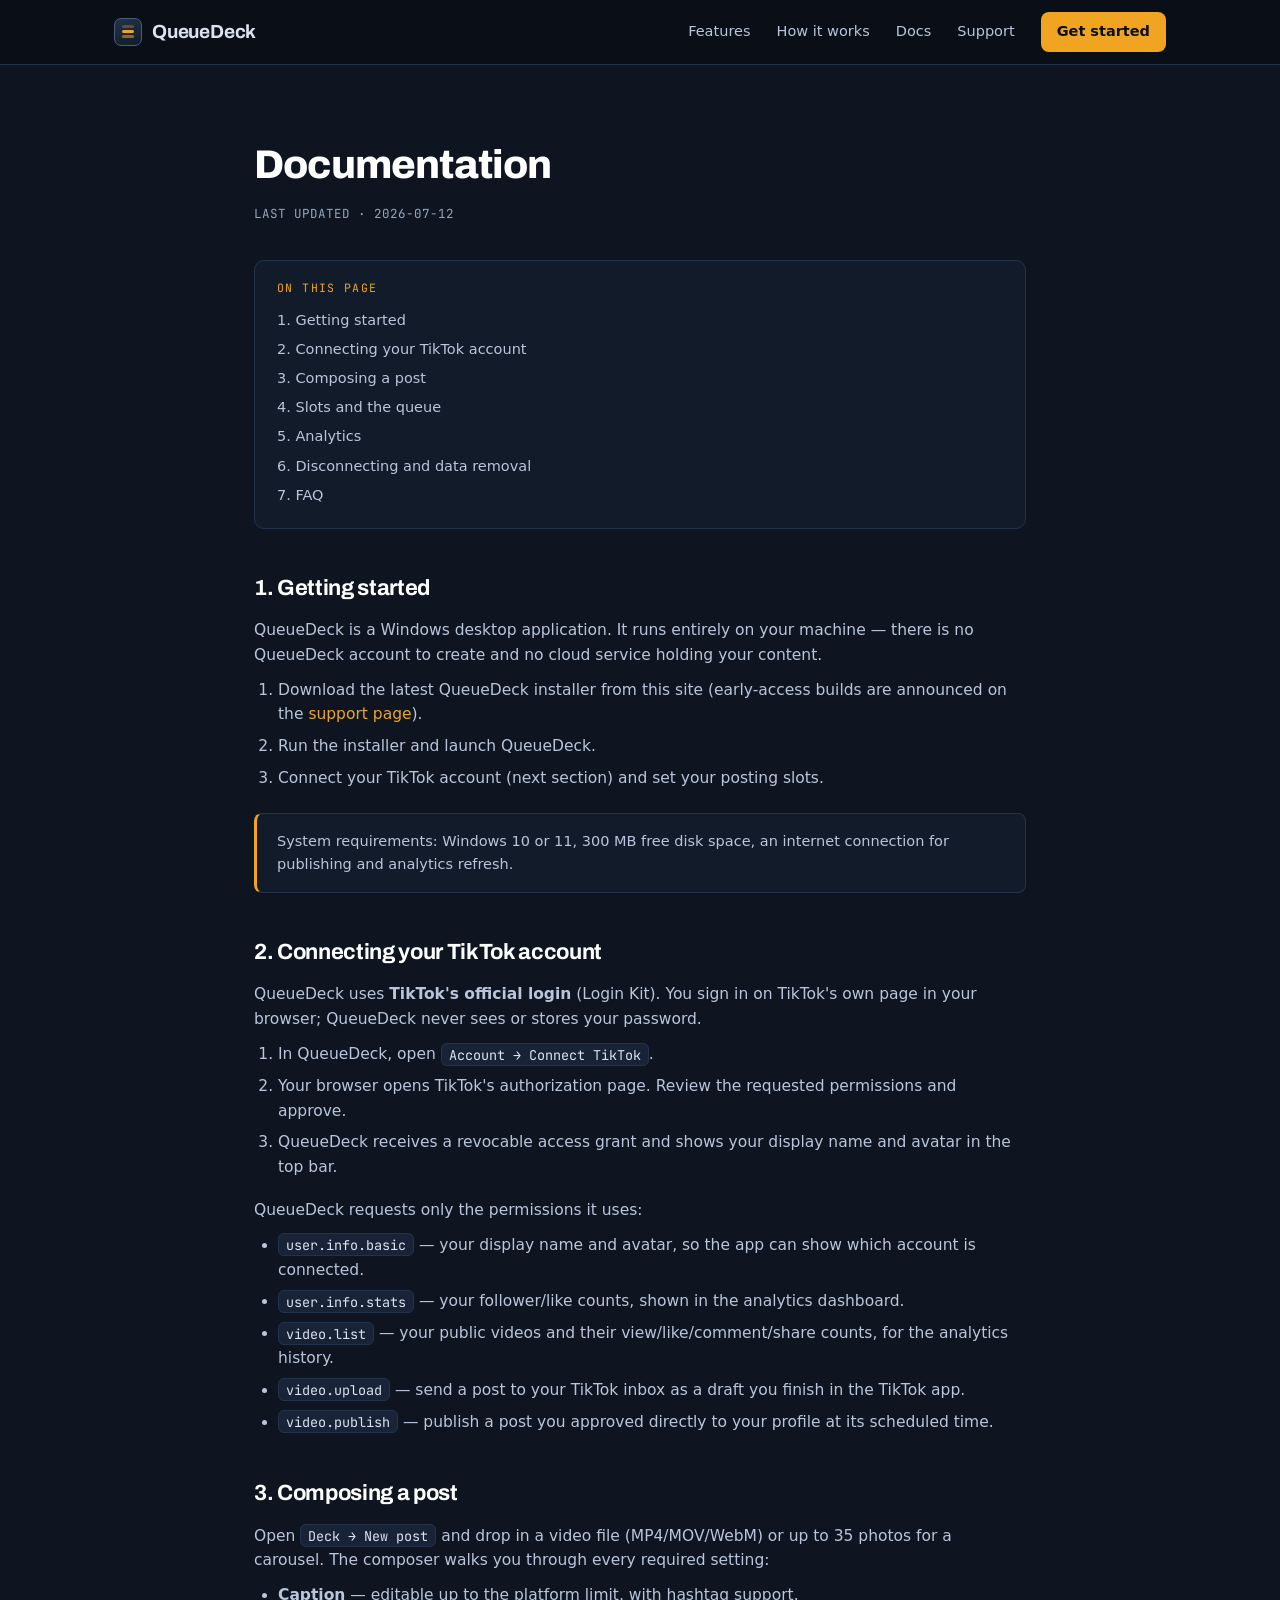
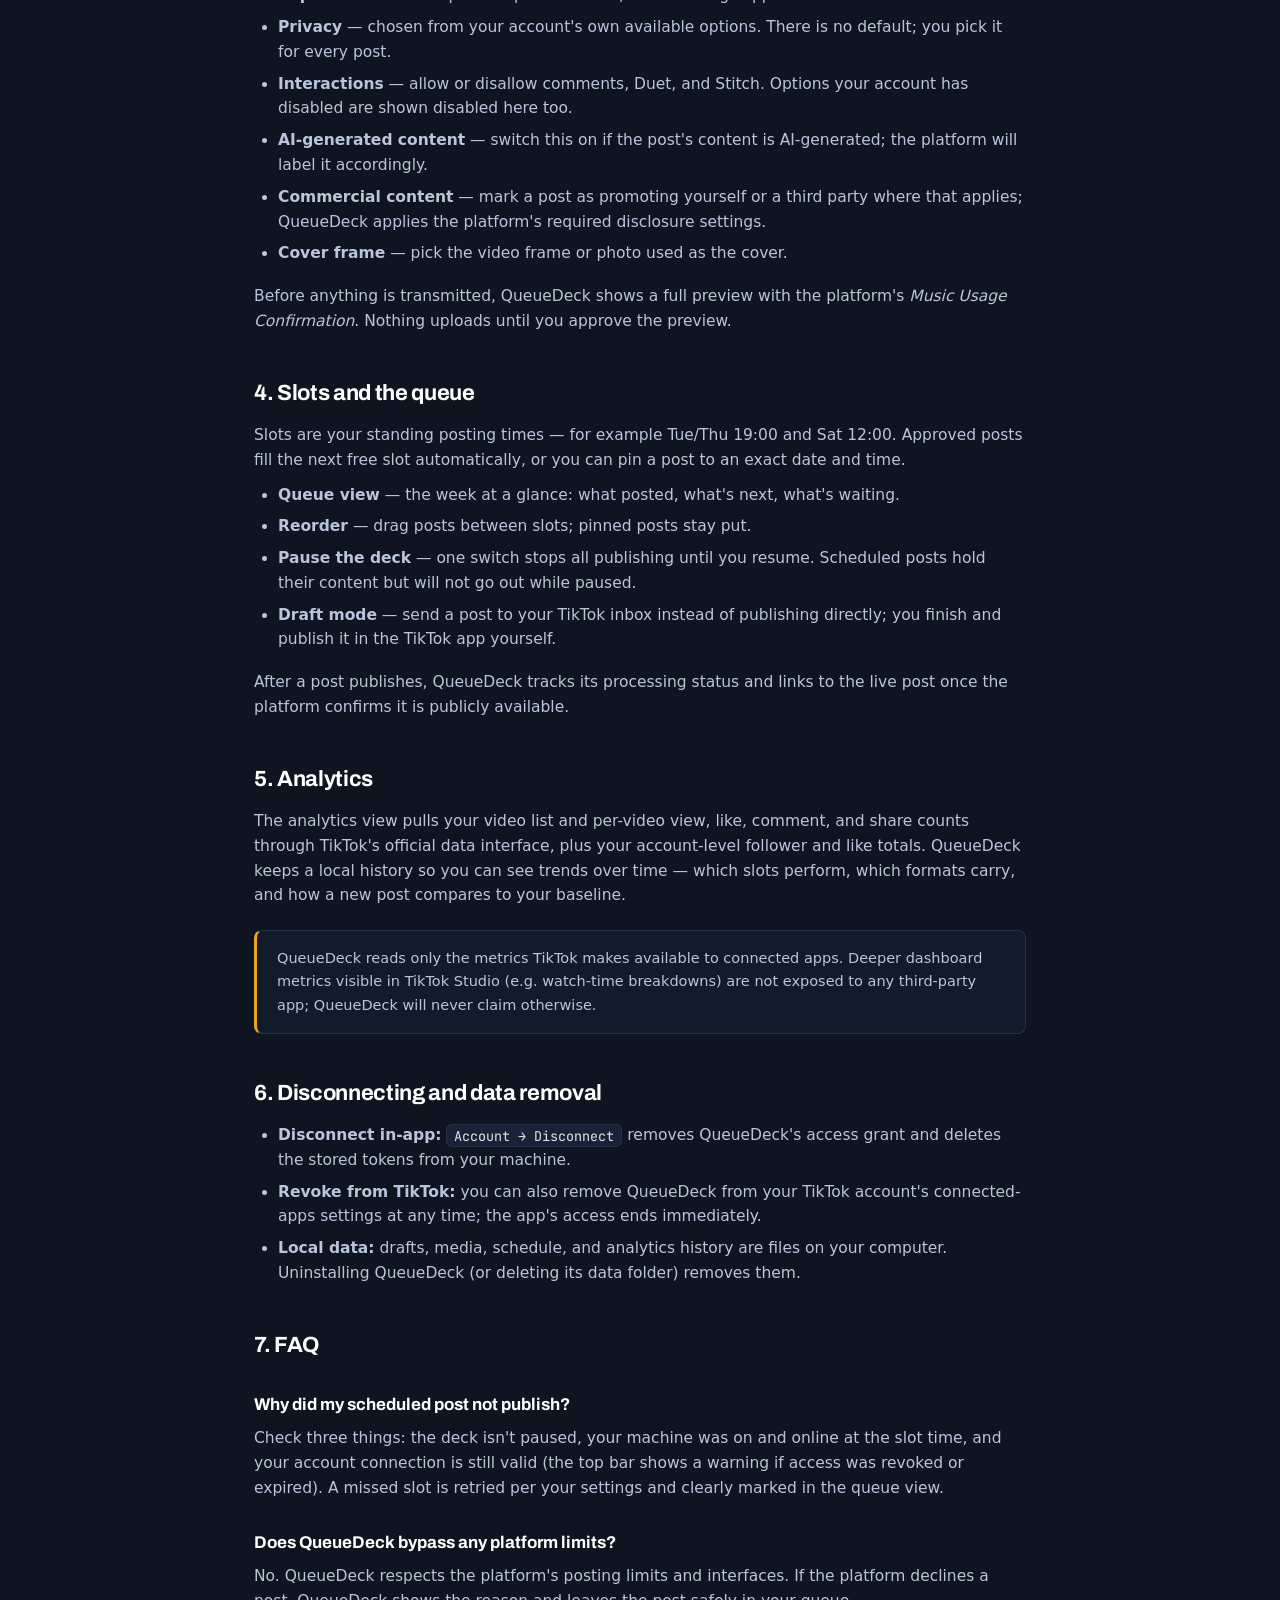
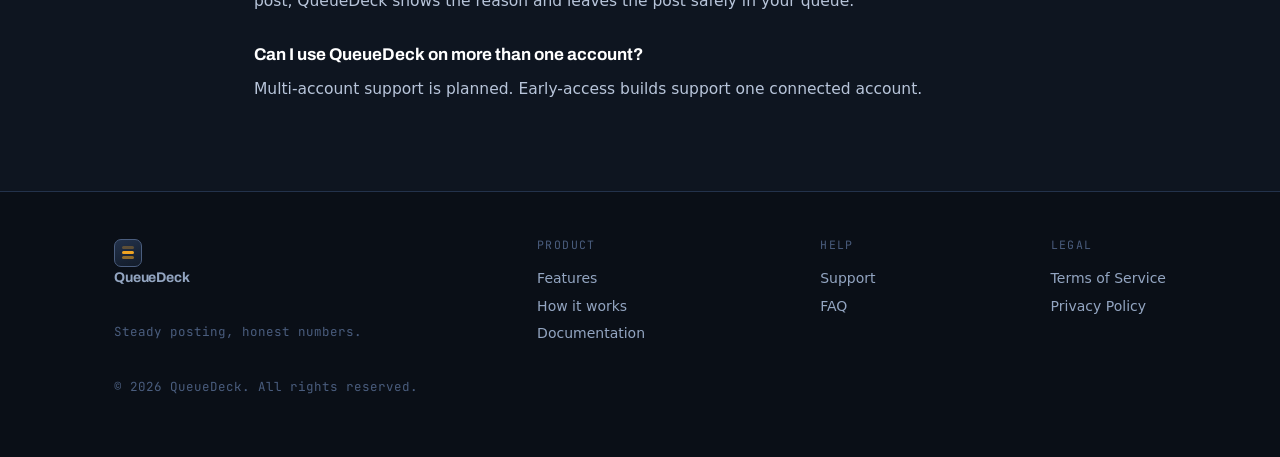
==== docs.html @ 2cf2d3a4 "QueueDeck product site: home, docs, support, terms, privacy" ====
<!DOCTYPE html>
<html lang="en">
<head>
<meta charset="UTF-8">
<meta name="viewport" content="width=device-width, initial-scale=1.0">
<title>Documentation — QueueDeck</title>
<meta name="description" content="QueueDeck documentation: installation, connecting your TikTok account, composing posts, running the queue, and reading analytics.">
<link rel="preconnect" href="https://fonts.googleapis.com">
<link rel="preconnect" href="https://fonts.gstatic.com" crossorigin>
<link href="https://fonts.googleapis.com/css2?family=Archivo:wght@500;600;700;800&family=JetBrains+Mono:wght@400;500;700&display=swap" rel="stylesheet">
<link rel="stylesheet" href="assets/deck.css">
<link rel="icon" type="image/png" href="assets/icon-64.png">
</head>
<body>

<header class="site">
  <div class="wrap">
    <a class="logo" href="index.html"><span class="mark"></span>QueueDeck</a>
    <nav class="main">
      <a href="index.html#features">Features</a>
      <a href="index.html#how">How it works</a>
      <a href="docs.html">Docs</a>
      <a href="support.html">Support</a>
      <a class="cta" href="docs.html#get-started">Get started</a>
    </nav>
  </div>
</header>

<div class="page">
  <div class="wrap">
    <h1>Documentation</h1>
    <div class="updated">LAST UPDATED · 2026-07-12</div>

    <div class="toc">
      <div class="h">On this page</div>
      <a href="#get-started">1. Getting started</a>
      <a href="#connect">2. Connecting your TikTok account</a>
      <a href="#compose">3. Composing a post</a>
      <a href="#queue">4. Slots and the queue</a>
      <a href="#analytics">5. Analytics</a>
      <a href="#disconnect">6. Disconnecting and data removal</a>
      <a href="#faq">7. FAQ</a>
    </div>

    <h2 id="get-started">1. Getting started</h2>
    <p>QueueDeck is a Windows desktop application. It runs entirely on your machine — there is no
    QueueDeck account to create and no cloud service holding your content.</p>
    <ol>
      <li>Download the latest QueueDeck installer from this site (early-access builds are announced on the <a href="support.html">support page</a>).</li>
      <li>Run the installer and launch QueueDeck.</li>
      <li>Connect your TikTok account (next section) and set your posting slots.</li>
    </ol>
    <div class="callout">System requirements: Windows 10 or 11, 300&nbsp;MB free disk space, an internet
    connection for publishing and analytics refresh.</div>

    <h2 id="connect">2. Connecting your TikTok account</h2>
    <p>QueueDeck uses <strong>TikTok's official login</strong> (Login Kit). You sign in on TikTok's own
    page in your browser; QueueDeck never sees or stores your password.</p>
    <ol>
      <li>In QueueDeck, open <code>Account → Connect TikTok</code>.</li>
      <li>Your browser opens TikTok's authorization page. Review the requested permissions and approve.</li>
      <li>QueueDeck receives a revocable access grant and shows your display name and avatar in the top bar.</li>
    </ol>
    <p>QueueDeck requests only the permissions it uses:</p>
    <ul>
      <li><code>user.info.basic</code> — your display name and avatar, so the app can show which account is connected.</li>
      <li><code>user.info.stats</code> — your follower/like counts, shown in the analytics dashboard.</li>
      <li><code>video.list</code> — your public videos and their view/like/comment/share counts, for the analytics history.</li>
      <li><code>video.upload</code> — send a post to your TikTok inbox as a draft you finish in the TikTok app.</li>
      <li><code>video.publish</code> — publish a post you approved directly to your profile at its scheduled time.</li>
    </ul>

    <h2 id="compose">3. Composing a post</h2>
    <p>Open <code>Deck → New post</code> and drop in a video file (MP4/MOV/WebM) or up to 35 photos for a
    carousel. The composer walks you through every required setting:</p>
    <ul>
      <li><strong>Caption</strong> — editable up to the platform limit, with hashtag support.</li>
      <li><strong>Privacy</strong> — chosen from your account's own available options. There is no default;
      you pick it for every post.</li>
      <li><strong>Interactions</strong> — allow or disallow comments, Duet, and Stitch. Options your account
      has disabled are shown disabled here too.</li>
      <li><strong>AI-generated content</strong> — switch this on if the post's content is AI-generated; the
      platform will label it accordingly.</li>
      <li><strong>Commercial content</strong> — mark a post as promoting yourself or a third party where that
      applies; QueueDeck applies the platform's required disclosure settings.</li>
      <li><strong>Cover frame</strong> — pick the video frame or photo used as the cover.</li>
    </ul>
    <p>Before anything is transmitted, QueueDeck shows a full preview with the platform's
    <em>Music Usage Confirmation</em>. Nothing uploads until you approve the preview.</p>

    <h2 id="queue">4. Slots and the queue</h2>
    <p>Slots are your standing posting times — for example Tue/Thu 19:00 and Sat 12:00. Approved posts
    fill the next free slot automatically, or you can pin a post to an exact date and time.</p>
    <ul>
      <li><strong>Queue view</strong> — the week at a glance: what posted, what's next, what's waiting.</li>
      <li><strong>Reorder</strong> — drag posts between slots; pinned posts stay put.</li>
      <li><strong>Pause the deck</strong> — one switch stops all publishing until you resume. Scheduled posts
      hold their content but will not go out while paused.</li>
      <li><strong>Draft mode</strong> — send a post to your TikTok inbox instead of publishing directly; you
      finish and publish it in the TikTok app yourself.</li>
    </ul>
    <p>After a post publishes, QueueDeck tracks its processing status and links to the live post once the
    platform confirms it is publicly available.</p>

    <h2 id="analytics">5. Analytics</h2>
    <p>The analytics view pulls your video list and per-video view, like, comment, and share counts through
    TikTok's official data interface, plus your account-level follower and like totals. QueueDeck keeps a
    local history so you can see trends over time — which slots perform, which formats carry, and how a new
    post compares to your baseline.</p>
    <div class="callout">QueueDeck reads only the metrics TikTok makes available to connected apps. Deeper
    dashboard metrics visible in TikTok Studio (e.g. watch-time breakdowns) are not exposed to any
    third-party app; QueueDeck will never claim otherwise.</div>

    <h2 id="disconnect">6. Disconnecting and data removal</h2>
    <ul>
      <li><strong>Disconnect in-app:</strong> <code>Account → Disconnect</code> removes QueueDeck's access
      grant and deletes the stored tokens from your machine.</li>
      <li><strong>Revoke from TikTok:</strong> you can also remove QueueDeck from your TikTok account's
      connected-apps settings at any time; the app's access ends immediately.</li>
      <li><strong>Local data:</strong> drafts, media, schedule, and analytics history are files on your
      computer. Uninstalling QueueDeck (or deleting its data folder) removes them.</li>
    </ul>

    <h2 id="faq">7. FAQ</h2>
    <h3>Why did my scheduled post not publish?</h3>
    <p>Check three things: the deck isn't paused, your machine was on and online at the slot time, and your
    account connection is still valid (the top bar shows a warning if access was revoked or expired). A
    missed slot is retried per your settings and clearly marked in the queue view.</p>
    <h3>Does QueueDeck bypass any platform limits?</h3>
    <p>No. QueueDeck respects the platform's posting limits and interfaces. If the platform declines a
    post, QueueDeck shows the reason and leaves the post safely in your queue.</p>
    <h3>Can I use QueueDeck on more than one account?</h3>
    <p>Multi-account support is planned. Early-access builds support one connected account.</p>

  </div>
</div>

<footer class="site">
  <div class="wrap">
    <div class="col">
      <a class="logo" href="index.html"><span class="mark"></span>QueueDeck</a>
      <div class="fine">Steady posting, honest numbers.</div>
    </div>
    <div class="col">
      <div class="h">Product</div>
      <a href="index.html#features">Features</a>
      <a href="index.html#how">How it works</a>
      <a href="docs.html">Documentation</a>
    </div>
    <div class="col">
      <div class="h">Help</div>
      <a href="support.html">Support</a>
      <a href="docs.html#faq">FAQ</a>
    </div>
    <div class="col">
      <div class="h">Legal</div>
      <a href="terms.html">Terms of Service</a>
      <a href="privacy.html">Privacy Policy</a>
    </div>
  </div>
  <div class="wrap"><div class="fine">© 2026 QueueDeck. All rights reserved.</div></div>
</footer>

</body>
</html>
---- assets/deck.css ----
/* QueueDeck — console aesthetic. One hue ramp (cold blue) + signal amber. */
:root {
  --ink-950: #0a0f17;
  --ink-900: #0e1520;
  --ink-850: #121b29;
  --ink-800: #182337;
  --ink-700: #23324b;
  --ink-500: #4a5d7e;
  --ink-300: #93a5c1;
  --ink-200: #b8c5da;
  --ink-100: #dbe3f0;
  --paper: #f2f5fa;
  --amber: #f0a422;
  --amber-dim: #b97d15;
  --ok: #4fc38a;
  --wait: #6aa7e8;
  --font-display: "Archivo", system-ui, sans-serif;
  --font-body: system-ui, "Segoe UI", sans-serif;
  --font-mono: "JetBrains Mono", ui-monospace, Consolas, monospace;
}

* { margin: 0; padding: 0; box-sizing: border-box; }

html { scroll-behavior: smooth; }

body {
  font-family: var(--font-body);
  background: var(--ink-900);
  color: var(--ink-100);
  line-height: 1.6;
  font-size: 16.5px;
}

a { color: var(--amber); text-decoration: none; }
a:hover { text-decoration: underline; }

.wrap { max-width: 1100px; margin: 0 auto; padding: 0 24px; }

/* ---------- header ---------- */
header.site {
  border-bottom: 1px solid var(--ink-700);
  background: rgba(10, 15, 23, 0.85);
  backdrop-filter: blur(8px);
  position: sticky; top: 0; z-index: 50;
}
header.site .wrap {
  display: flex; align-items: center; justify-content: space-between;
  height: 64px;
}
.logo {
  display: flex; align-items: center; gap: 10px;
  font-family: var(--font-display); font-weight: 700; font-size: 19px;
  color: var(--ink-100); letter-spacing: -0.01em;
}
.logo:hover { text-decoration: none; }
.logo .mark {
  width: 28px; height: 28px; border-radius: 7px;
  background: linear-gradient(160deg, var(--ink-700), var(--ink-850));
  border: 1px solid var(--ink-500);
  display: grid; place-items: center;
}
.logo .mark::before {
  content: "";
  width: 12px; height: 3px; background: var(--amber); border-radius: 2px;
  box-shadow: 0 5px 0 rgba(240,164,34,.55), 0 -5px 0 rgba(240,164,34,.3);
}
nav.main { display: flex; gap: 26px; align-items: center; }
nav.main a { color: var(--ink-200); font-size: 14.5px; }
nav.main a:hover { color: var(--ink-100); text-decoration: none; }
nav.main a.cta {
  color: var(--ink-950); background: var(--amber);
  padding: 8px 16px; border-radius: 8px; font-weight: 600;
}
nav.main a.cta:hover { background: #ffb733; }

/* ---------- hero ---------- */
.hero {
  padding: 88px 0 72px;
  background:
    radial-gradient(1000px 420px at 75% -10%, rgba(35, 50, 75, .55), transparent),
    repeating-linear-gradient(to bottom, transparent 0 3px, rgba(255,255,255,.011) 3px 4px);
}
.hero .wrap { display: grid; grid-template-columns: 1.05fr 1fr; gap: 56px; align-items: center; }
.kicker {
  font-family: var(--font-mono); font-size: 12.5px; letter-spacing: .14em;
  text-transform: uppercase; color: var(--amber);
}
h1 {
  font-family: var(--font-display); font-weight: 800;
  font-size: clamp(34px, 4.6vw, 52px); line-height: 1.08;
  letter-spacing: -0.02em; margin: 14px 0 18px; color: #fff;
}
.hero p.lede { font-size: 18.5px; color: var(--ink-200); max-width: 46ch; }
.hero .actions { margin-top: 30px; display: flex; gap: 14px; align-items: center; }
.btn {
  display: inline-block; font-weight: 600; border-radius: 9px;
  padding: 12px 22px; font-size: 15.5px;
}
.btn.primary { background: var(--amber); color: var(--ink-950); }
.btn.primary:hover { background: #ffb733; text-decoration: none; }
.btn.ghost { border: 1px solid var(--ink-500); color: var(--ink-100); }
.btn.ghost:hover { border-color: var(--ink-300); text-decoration: none; }
.hero .note { margin-top: 14px; font-size: 13px; color: var(--ink-300); font-family: var(--font-mono); }

/* ---------- the queue board (signature) ---------- */
.deck {
  background: var(--ink-850);
  border: 1px solid var(--ink-700);
  border-radius: 14px;
  box-shadow: 0 24px 60px rgba(0,0,0,.45);
  overflow: hidden;
}
.deck .bar {
  display: flex; align-items: center; justify-content: space-between;
  padding: 12px 16px; border-bottom: 1px solid var(--ink-700);
  font-family: var(--font-mono); font-size: 12px; color: var(--ink-300);
}
.deck .bar .live { color: var(--amber); }
.slot {
  display: grid; grid-template-columns: 86px 1fr auto;
  gap: 14px; align-items: center;
  padding: 13px 16px; border-bottom: 1px solid var(--ink-800);
}
.slot:last-child { border-bottom: none; }
.slot .t {
  font-family: var(--font-mono); font-size: 12.5px; color: var(--ink-300);
  line-height: 1.35;
}
.slot .t b { color: var(--ink-100); font-weight: 500; display: block; }
.slot .what .title { font-size: 14px; color: var(--ink-100); }
.slot .what .meta { font-size: 12px; color: var(--ink-500); font-family: var(--font-mono); margin-top: 2px; }
.chip {
  font-family: var(--font-mono); font-size: 11px; letter-spacing: .06em;
  padding: 4px 10px; border-radius: 99px; border: 1px solid;
}
.chip.posted { color: var(--ok); border-color: rgba(79,195,138,.4); background: rgba(79,195,138,.08); }
.chip.scheduled { color: var(--amber); border-color: rgba(240,164,34,.45); background: rgba(240,164,34,.08); }
.chip.queued { color: var(--wait); border-color: rgba(106,167,232,.4); background: rgba(106,167,232,.08); }
.chip.draft { color: var(--ink-300); border-color: var(--ink-500); background: var(--ink-800); }
.slot.next { border-left: 3px solid var(--amber); background: rgba(240,164,34,.04); }

/* ---------- sections + rail ---------- */
section.block { padding: 84px 0; border-top: 1px solid var(--ink-800); position: relative; }
.railed { position: relative; padding-left: 34px; }
.railed::before {
  content: ""; position: absolute; left: 0; top: 6px; bottom: 6px; width: 2px;
  background: linear-gradient(var(--amber) 0 18px, var(--ink-700) 18px 100%);
  border-radius: 2px;
}
h2 {
  font-family: var(--font-display); font-weight: 700;
  font-size: clamp(26px, 3.2vw, 34px); letter-spacing: -0.015em; color: #fff;
  margin-bottom: 10px;
}
.block .intro { color: var(--ink-200); max-width: 62ch; margin-bottom: 44px; }

.grid3 { display: grid; grid-template-columns: repeat(3, 1fr); gap: 22px; }
.card {
  background: var(--ink-850); border: 1px solid var(--ink-700);
  border-radius: 12px; padding: 26px 24px;
}
.card .tag {
  font-family: var(--font-mono); font-size: 11.5px; color: var(--amber);
  letter-spacing: .1em; text-transform: uppercase;
}
.card h3 {
  font-family: var(--font-display); font-size: 18.5px; font-weight: 600;
  color: #fff; margin: 10px 0 8px;
}
.card p { font-size: 14.5px; color: var(--ink-200); }

/* steps */
.steps { display: grid; grid-template-columns: repeat(3, 1fr); gap: 22px; counter-reset: step; }
.step { position: relative; padding: 26px 24px 24px; background: var(--ink-850); border: 1px solid var(--ink-700); border-radius: 12px; }
.step::before {
  counter-increment: step; content: "0" counter(step);
  font-family: var(--font-mono); font-size: 13px; color: var(--amber);
}
.step h3 { font-family: var(--font-display); font-size: 17.5px; color: #fff; margin: 8px 0 6px; }
.step p { font-size: 14.5px; color: var(--ink-200); }

/* compliance list */
.checklist { display: grid; grid-template-columns: 1fr 1fr; gap: 14px 28px; max-width: 860px; }
.checklist li {
  list-style: none; padding-left: 30px; position: relative;
  font-size: 15px; color: var(--ink-100);
}
.checklist li::before {
  content: "✓"; position: absolute; left: 0; top: 0;
  color: var(--ok); font-family: var(--font-mono); font-weight: 700;
}
.checklist li span { display: block; font-size: 13px; color: var(--ink-300); }

/* FAQ */
details {
  border: 1px solid var(--ink-700); border-radius: 10px;
  padding: 16px 20px; margin-bottom: 12px; background: var(--ink-850);
}
details summary {
  cursor: pointer; font-weight: 600; color: var(--ink-100); font-size: 15.5px;
  font-family: var(--font-display);
}
details p { margin-top: 10px; color: var(--ink-200); font-size: 14.5px; }

/* ---------- docs / legal pages ---------- */
.page { padding: 64px 0 90px; }
.page .wrap { max-width: 820px; }
.page h1 { font-size: clamp(30px, 4vw, 40px); }
.page .updated { font-family: var(--font-mono); font-size: 12.5px; color: var(--ink-300); margin-bottom: 36px; }
.page h2 { font-size: 22px; margin: 42px 0 12px; }
.page h3 { font-family: var(--font-display); font-size: 17px; color: #fff; margin: 28px 0 8px; }
.page p, .page li { color: var(--ink-200); font-size: 15.5px; }
.page ul, .page ol { padding-left: 24px; margin: 10px 0 18px; }
.page li { margin-bottom: 7px; }
.page code {
  font-family: var(--font-mono); font-size: 13.5px; background: var(--ink-800);
  border: 1px solid var(--ink-700); padding: 1.5px 7px; border-radius: 6px; color: var(--ink-100);
}
.page .callout {
  border: 1px solid var(--ink-700); border-left: 3px solid var(--amber);
  background: var(--ink-850); border-radius: 8px; padding: 16px 20px; margin: 22px 0;
  font-size: 14.5px; color: var(--ink-200);
}
.toc {
  border: 1px solid var(--ink-700); background: var(--ink-850); border-radius: 10px;
  padding: 18px 22px; margin-bottom: 30px;
}
.toc .h { font-family: var(--font-mono); font-size: 11.5px; letter-spacing: .12em; text-transform: uppercase; color: var(--amber); margin-bottom: 8px; }
.toc a { display: block; padding: 3px 0; font-size: 14.5px; color: var(--ink-200); }

/* ---------- footer ---------- */
footer.site {
  border-top: 1px solid var(--ink-700); padding: 44px 0 60px;
  background: var(--ink-950);
}
footer.site .wrap { display: flex; justify-content: space-between; gap: 30px; flex-wrap: wrap; }
footer.site .col .h {
  font-family: var(--font-mono); font-size: 11.5px; letter-spacing: .12em;
  text-transform: uppercase; color: var(--ink-500); margin-bottom: 10px;
}
footer.site a { display: block; color: var(--ink-300); font-size: 14px; padding: 2.5px 0; }
footer.site a:hover { color: var(--ink-100); }
footer.site .fine { margin-top: 30px; font-size: 12.5px; color: var(--ink-500); font-family: var(--font-mono); }

/* ---------- responsive ---------- */
@media (max-width: 900px) {
  .hero .wrap { grid-template-columns: 1fr; gap: 40px; }
  .grid3, .steps { grid-template-columns: 1fr; }
  .checklist { grid-template-columns: 1fr; }
  nav.main { gap: 16px; }
  nav.main a:not(.cta):not(:last-of-type) { display: none; }
}
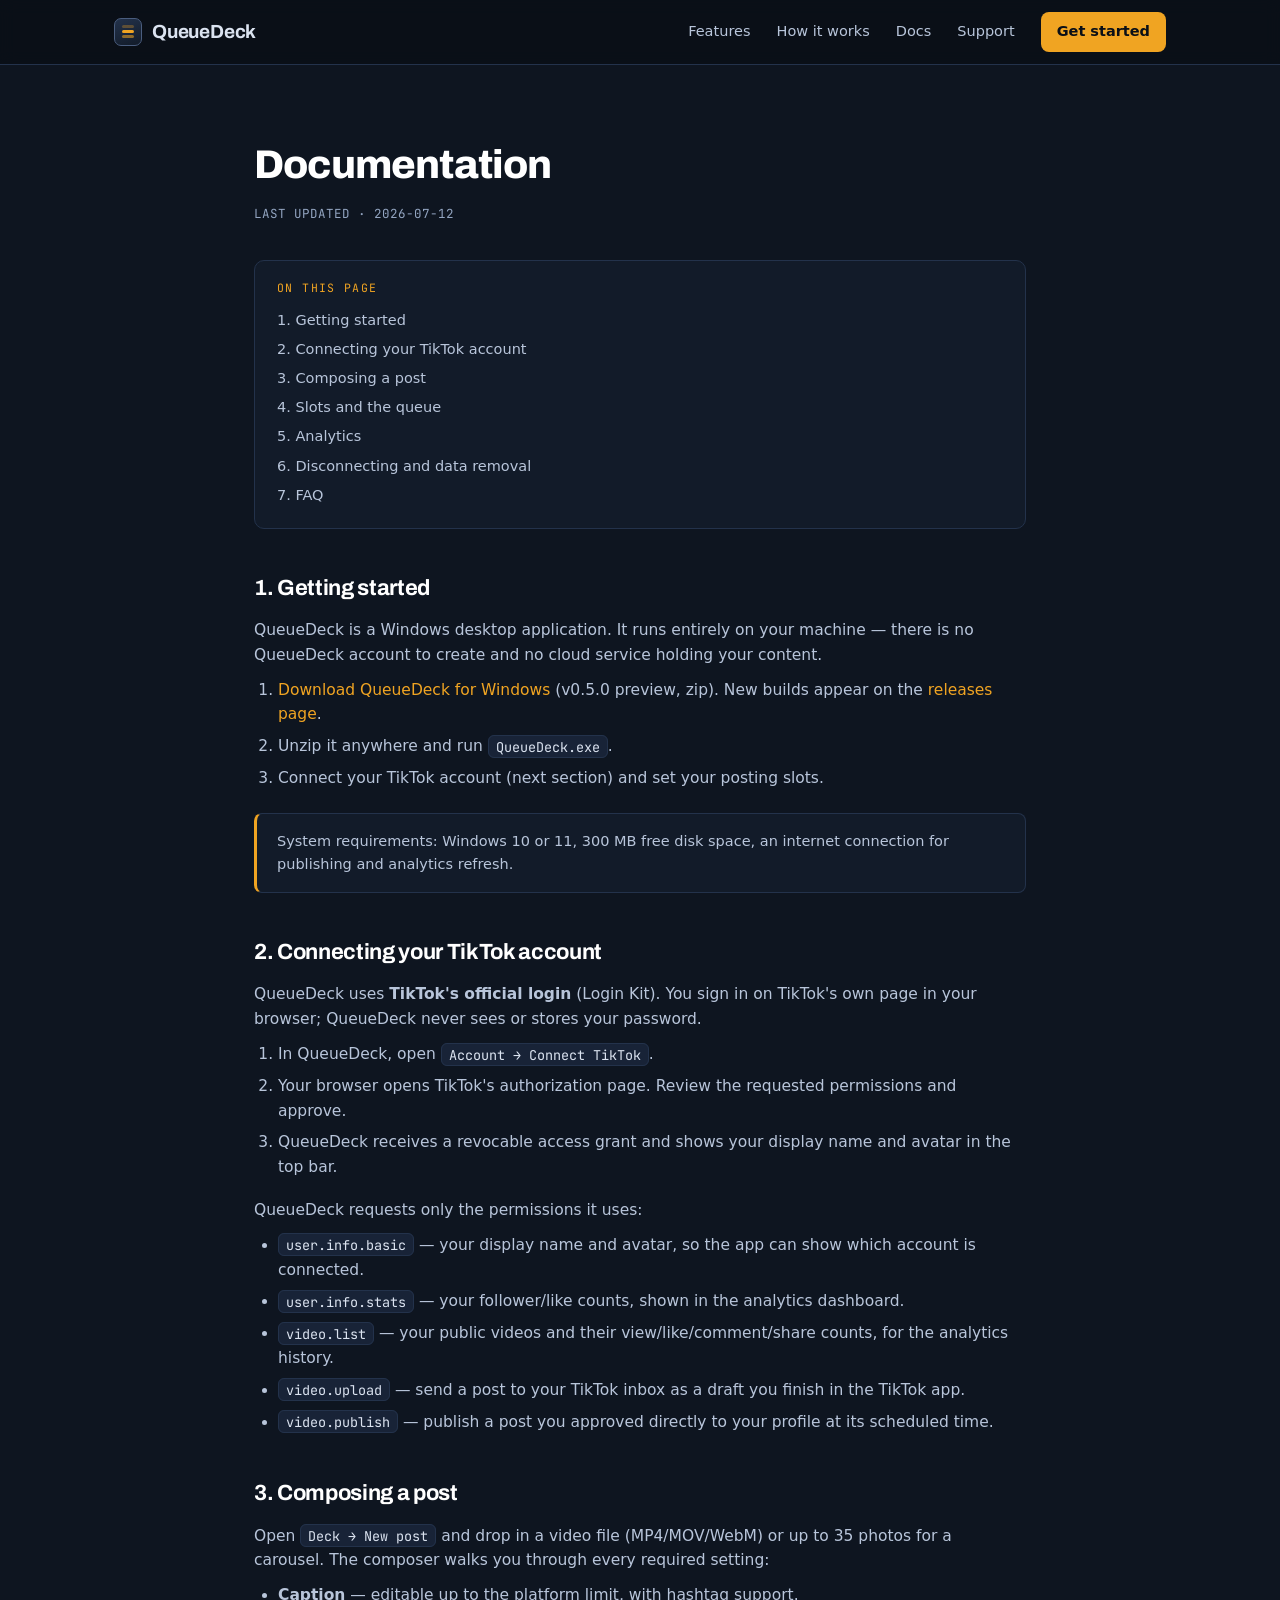
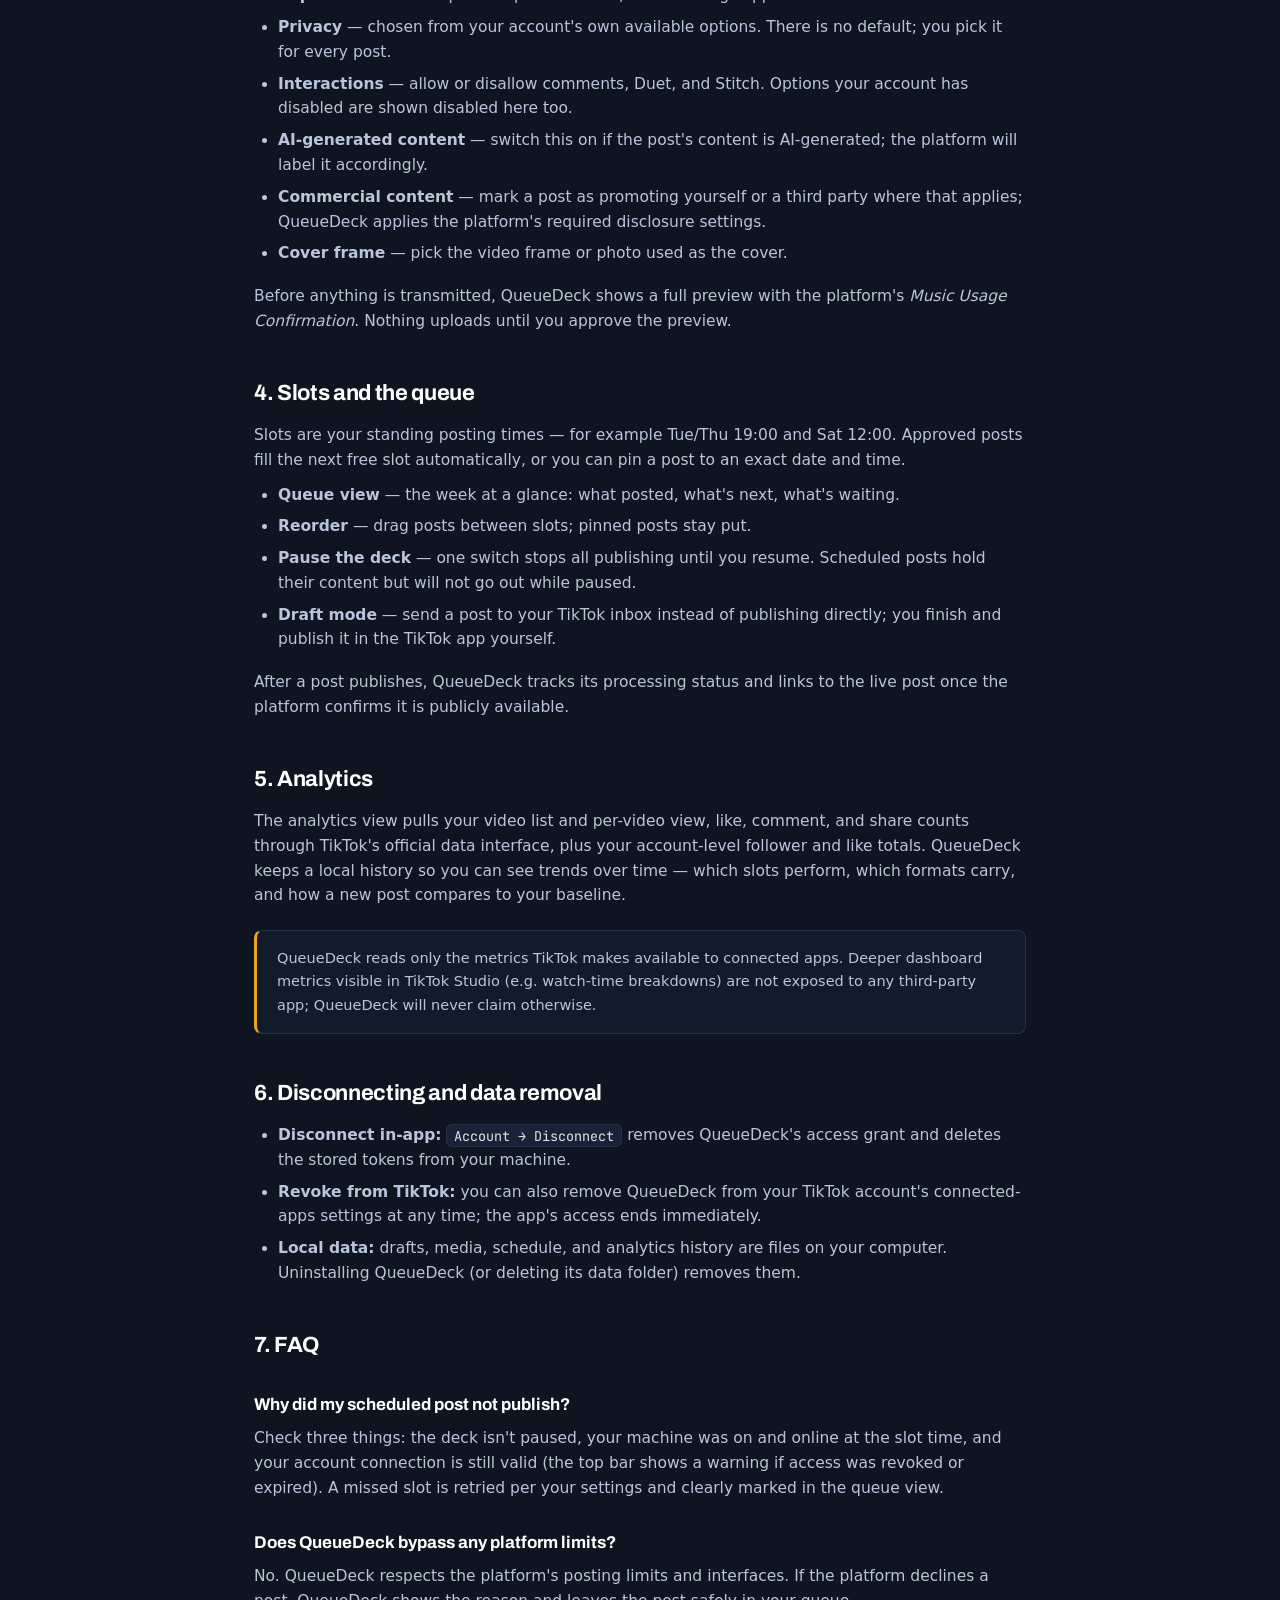
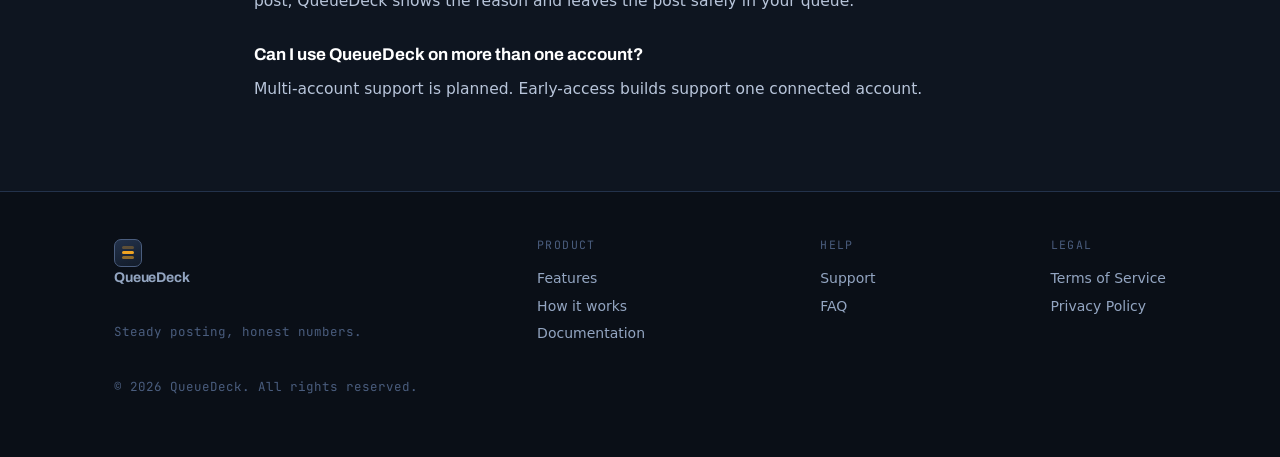
==== commit 25a5801b: "Wire download links to the v0.5.0 release build" ====
--- a/docs.html
+++ b/docs.html
@@ -46,8 +46,8 @@
     <p>QueueDeck is a Windows desktop application. It runs entirely on your machine — there is no
     QueueDeck account to create and no cloud service holding your content.</p>
     <ol>
-      <li>Download the latest QueueDeck installer from this site (early-access builds are announced on the <a href="support.html">support page</a>).</li>
-      <li>Run the installer and launch QueueDeck.</li>
+      <li><a href="https://github.com/MrCyberFreak/queuedeck/releases/download/v0.5.0/QueueDeck-0.5.0-win64.zip">Download QueueDeck for Windows</a> (v0.5.0 preview, zip). New builds appear on the <a href="https://github.com/MrCyberFreak/queuedeck/releases">releases page</a>.</li>
+      <li>Unzip it anywhere and run <code>QueueDeck.exe</code>.</li>
       <li>Connect your TikTok account (next section) and set your posting slots.</li>
     </ol>
     <div class="callout">System requirements: Windows 10 or 11, 300&nbsp;MB free disk space, an internet
